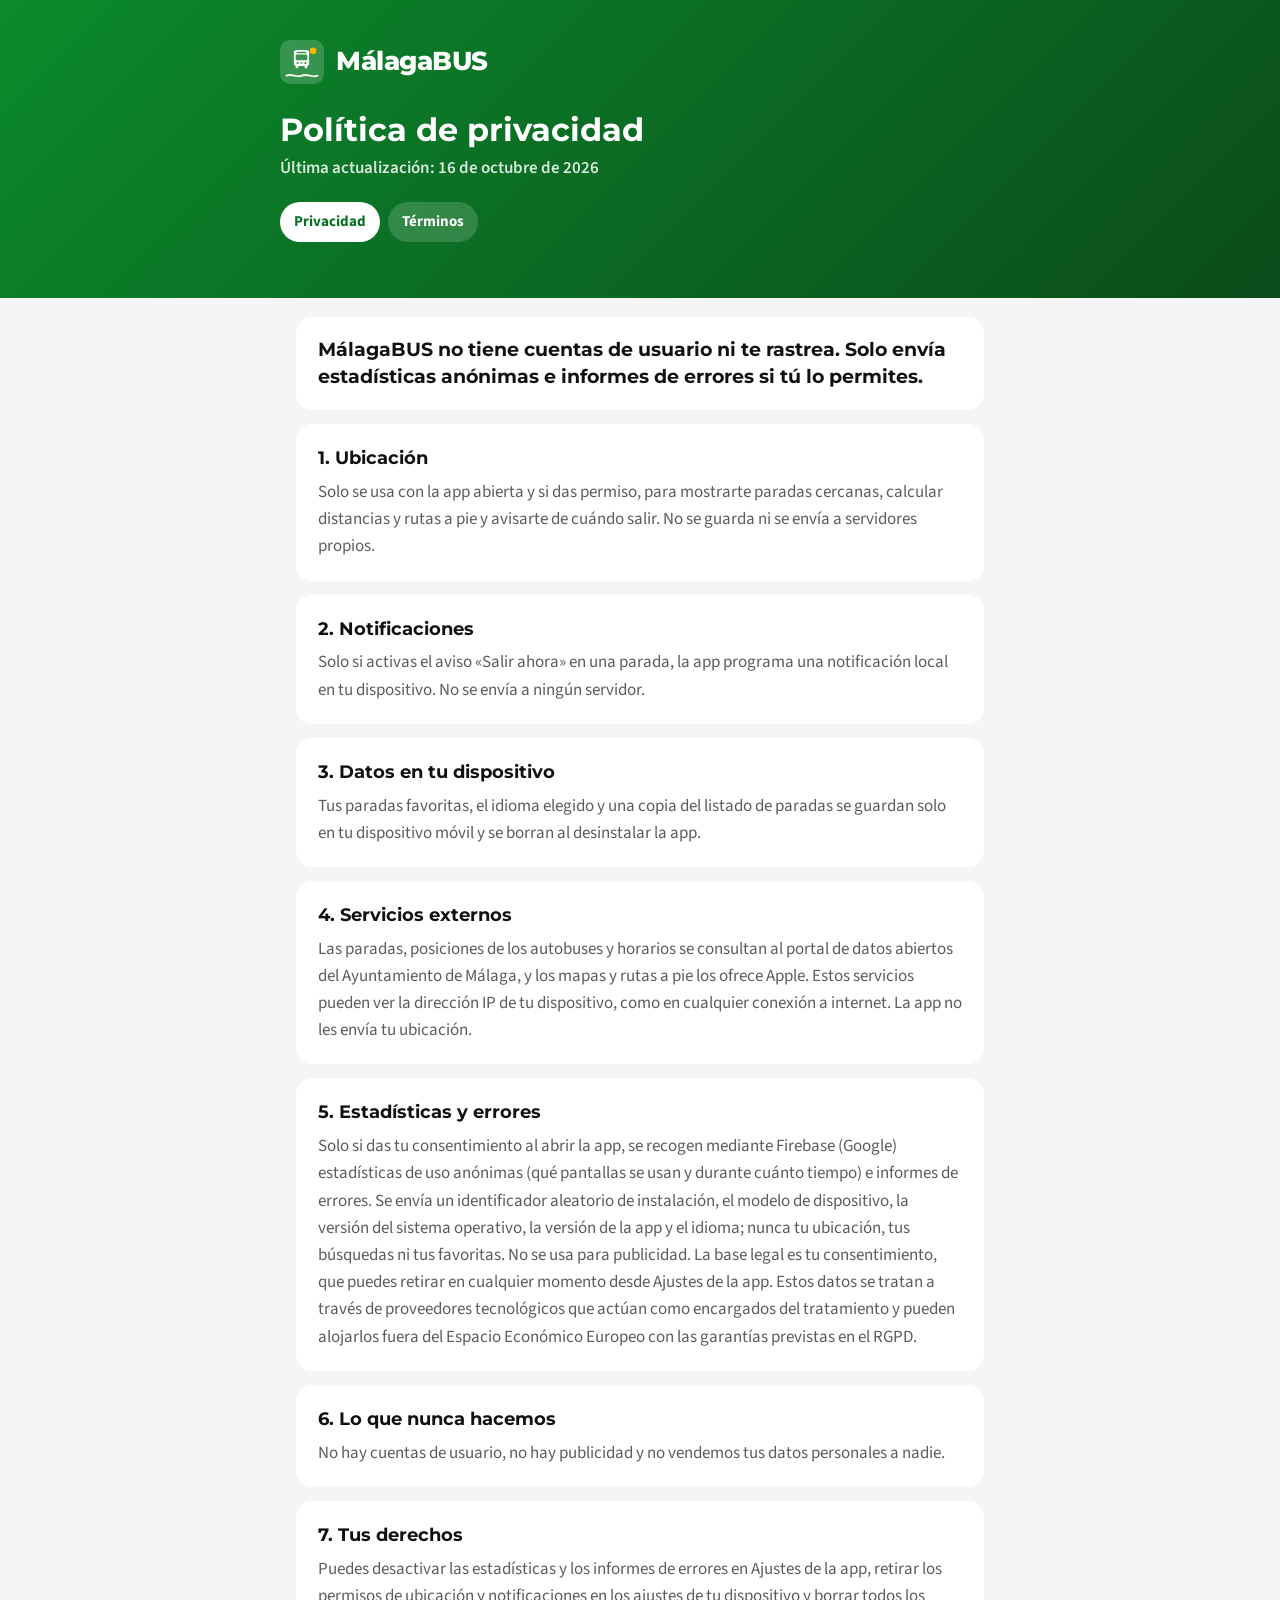
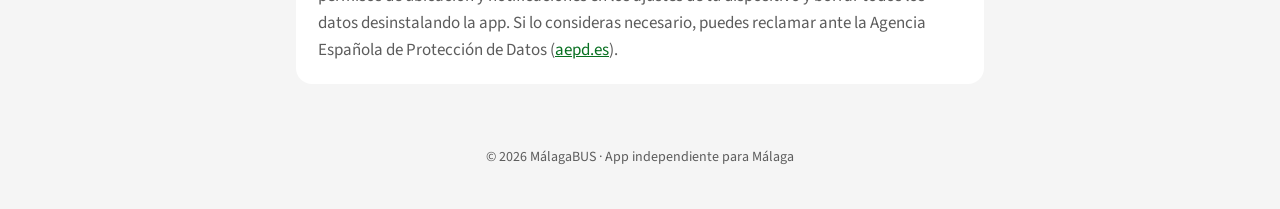
==== privacidad.html @ 247bf9e3 "First commit" ====
<!doctype html>
<html lang="es">
<head>
<meta charset="utf-8">
<meta name="viewport" content="width=device-width, initial-scale=1">
<title>Privacidad · MálagaBUS</title>
<link rel="preconnect" href="https://fonts.googleapis.com">
<link rel="preconnect" href="https://fonts.gstatic.com" crossorigin>
<link href="https://fonts.googleapis.com/css2?family=Montserrat:wght@700;800&family=Source+Sans+3:wght@400;600;700&display=swap" rel="stylesheet">
<link rel="stylesheet" href="style.css">
</head>
<body>
<header>
  <div class="wrap">
    <a class="brand" href="index.html"><svg viewBox="0 0 1024 1024" aria-hidden="true"><rect width="1024" height="1024" rx="229" fill="#FFFFFF" fill-opacity="0.18"/><path d="M150 830C270 770 392 890 512 830C632 770 754 890 874 830" fill="none" stroke="#FFFFFF" stroke-opacity="0.92" stroke-width="44" stroke-linecap="round"/><circle cx="770" cy="250" r="78" fill="#F5B800"/><path fill="#FFFFFF" fill-rule="evenodd" d="M389.59999999999997 231.7H610.3999999999999A66.7 66.7 0 0 1 677.0999999999999 298.4V540.0A66.7 66.7 0 0 1 610.3999999999999 606.7H389.59999999999997A66.7 66.7 0 0 1 322.9 540.0V298.4A66.7 66.7 0 0 1 389.59999999999997 231.7ZM402.09999999999997 273.3H597.8999999999999A16.7 16.7 0 0 1 614.5999999999999 290.0V289.90000000000003A16.7 16.7 0 0 1 597.8999999999999 306.6H402.09999999999997A16.7 16.7 0 0 1 385.4 289.90000000000003V290.0A16.7 16.7 0 0 1 402.09999999999997 273.3ZM397.90000000000003 335.8H602.1000000000001A33.3 33.3 0 0 1 635.4000000000001 369.1V440.0A33.3 33.3 0 0 1 602.1000000000001 473.3H397.90000000000003A33.3 33.3 0 0 1 364.6 440.0V369.1A33.3 33.3 0 0 1 397.90000000000003 335.8ZM382.3 535.8a26.0 26.0 0 1 0 52.0 0a26.0 26.0 0 1 0 -52.0 0ZM565.7 535.8a26.0 26.0 0 1 0 52.0 0a26.0 26.0 0 1 0 -52.0 0ZM475.0 523.3H525.0A12.5 12.5 0 0 1 537.5 535.8V535.8A12.5 12.5 0 0 1 525.0 548.3H475.0A12.5 12.5 0 0 1 462.5 535.8V535.8A12.5 12.5 0 0 1 475.0 523.3ZM385.40000000000003 606.7H406.3A20.8 20.8 0 0 1 427.1 627.5V635.9000000000001A20.8 20.8 0 0 1 406.3 656.7H385.40000000000003A20.8 20.8 0 0 1 364.6 635.9000000000001V627.5A20.8 20.8 0 0 1 385.40000000000003 606.7ZM593.6999999999999 606.7H614.6A20.8 20.8 0 0 1 635.4 627.5V635.9000000000001A20.8 20.8 0 0 1 614.6 656.7H593.6999999999999A20.8 20.8 0 0 1 572.9 635.9000000000001V627.5A20.8 20.8 0 0 1 593.6999999999999 606.7Z"/></svg><span>MálagaBUS</span></a>
    <h1>Política de privacidad</h1>
    <p class="updated">Última actualización: 16 de octubre de 2026</p>
    <nav>
      <a href="privacidad.html" aria-current="page">Privacidad</a>
      <a href="terminos.html">Términos</a>
    </nav>
  </div>
</header>
<main class="wrap">
<p class="intro">MálagaBUS no tiene cuentas de usuario ni te rastrea. Solo envía estadísticas anónimas e informes de errores si tú lo permites.</p>
<section><h2>1. Ubicación</h2><p>Solo se usa con la app abierta y si das permiso, para mostrarte paradas cercanas, calcular distancias y rutas a pie y avisarte de cuándo salir. No se guarda ni se envía a servidores propios.</p></section>
<section><h2>2. Notificaciones</h2><p>Solo si activas el aviso «Salir ahora» en una parada, la app programa una notificación local en tu dispositivo. No se envía a ningún servidor.</p></section>
<section><h2>3. Datos en tu dispositivo</h2><p>Tus paradas favoritas, el idioma elegido y una copia del listado de paradas se guardan solo en tu dispositivo móvil y se borran al desinstalar la app.</p></section>
<section><h2>4. Servicios externos</h2><p>Las paradas, posiciones de los autobuses y horarios se consultan al portal de datos abiertos del Ayuntamiento de Málaga, y los mapas y rutas a pie los ofrece Apple. Estos servicios pueden ver la dirección IP de tu dispositivo, como en cualquier conexión a internet. La app no les envía tu ubicación.</p></section>
<section><h2>5. Estadísticas y errores</h2><p>Solo si das tu consentimiento al abrir la app, se recogen mediante Firebase (Google) estadísticas de uso anónimas (qué pantallas se usan y durante cuánto tiempo) e informes de errores. Se envía un identificador aleatorio de instalación, el modelo de dispositivo, la versión del sistema operativo, la versión de la app y el idioma; nunca tu ubicación, tus búsquedas ni tus favoritas. No se usa para publicidad. La base legal es tu consentimiento, que puedes retirar en cualquier momento desde Ajustes de la app. Estos datos se tratan a través de proveedores tecnológicos que actúan como encargados del tratamiento y pueden alojarlos fuera del Espacio Económico Europeo con las garantías previstas en el RGPD.</p></section>
<section><h2>6. Lo que nunca hacemos</h2><p>No hay cuentas de usuario, no hay publicidad y no vendemos tus datos personales a nadie.</p></section>
<section><h2>7. Tus derechos</h2><p>Puedes desactivar las estadísticas y los informes de errores en Ajustes de la app, retirar los permisos de ubicación y notificaciones en los ajustes de tu dispositivo y borrar todos los datos desinstalando la app. Si lo consideras necesario, puedes reclamar ante la Agencia Española de Protección de Datos (<a href="https://www.aepd.es">aepd.es</a>).</p></section>
</main>
<footer>© 2026 MálagaBUS · App independiente para Málaga</footer>
</body>
</html>
---- style.css ----
:root {
  --brand: #087021;
  --brand-dark: #0B4C1A;
  --link: #087021;
  --bg: #F5F5F5;
  --surface: #FFFFFF;
  --ink: #111111;
  --muted: #5C5C5C;
  --line: #E2E2E2;
}
@media (prefers-color-scheme: dark) {
  :root {
    --link: #6CC784;
    --bg: #000000;
    --surface: #161A17;
    --ink: #F2F5F3;
    --muted: #A3ABA6;
    --line: #2F3531;
  }
}
* { box-sizing: border-box; }
html { -webkit-text-size-adjust: 100%; }
body {
  margin: 0;
  background: var(--bg);
  color: var(--ink);
  font-family: "Source Sans 3", -apple-system, BlinkMacSystemFont, "Segoe UI", sans-serif;
  font-size: 17px;
  line-height: 1.6;
}
header {
  background: linear-gradient(135deg, #0B8A2C, var(--brand-dark));
  color: #FFFFFF;
  padding: 40px 16px 56px;
}
.wrap { max-width: 720px; margin: 0 auto; }
.brand { display: flex; align-items: center; gap: 12px; text-decoration: none; color: inherit; }
.brand svg { width: 44px; height: 44px; flex-shrink: 0; }
.brand span { font-family: "Montserrat", sans-serif; font-weight: 800; font-size: 26px; letter-spacing: -0.5px; }
h1 { font-family: "Montserrat", sans-serif; font-weight: 700; font-size: 32px; line-height: 1.15; margin: 28px 0 6px; }
.updated { opacity: 0.85; font-weight: 600; margin: 0; }
nav { display: flex; gap: 8px; flex-wrap: wrap; margin-top: 20px; }
nav a {
  color: #FFFFFF; text-decoration: none; font-weight: 700; font-size: 15px;
  padding: 8px 14px; border-radius: 999px; background: rgba(255, 255, 255, 0.16);
}
nav a[aria-current="page"] { background: #FFFFFF; color: var(--brand); }
main { padding: 0 16px 40px; margin-top: -28px; }
.intro, section {
  background: var(--surface);
  border-radius: 16px;
  padding: 20px 22px;
  margin-bottom: 14px;
}
.intro { font-family: "Montserrat", sans-serif; font-weight: 700; font-size: 19px; line-height: 1.4; }
h2 { font-family: "Montserrat", sans-serif; font-size: 18px; margin: 0 0 6px; }
section p { margin: 0; color: var(--muted); }
a { color: var(--link); }
footer { color: var(--muted); font-size: 14px; text-align: center; padding: 8px 16px 40px; }
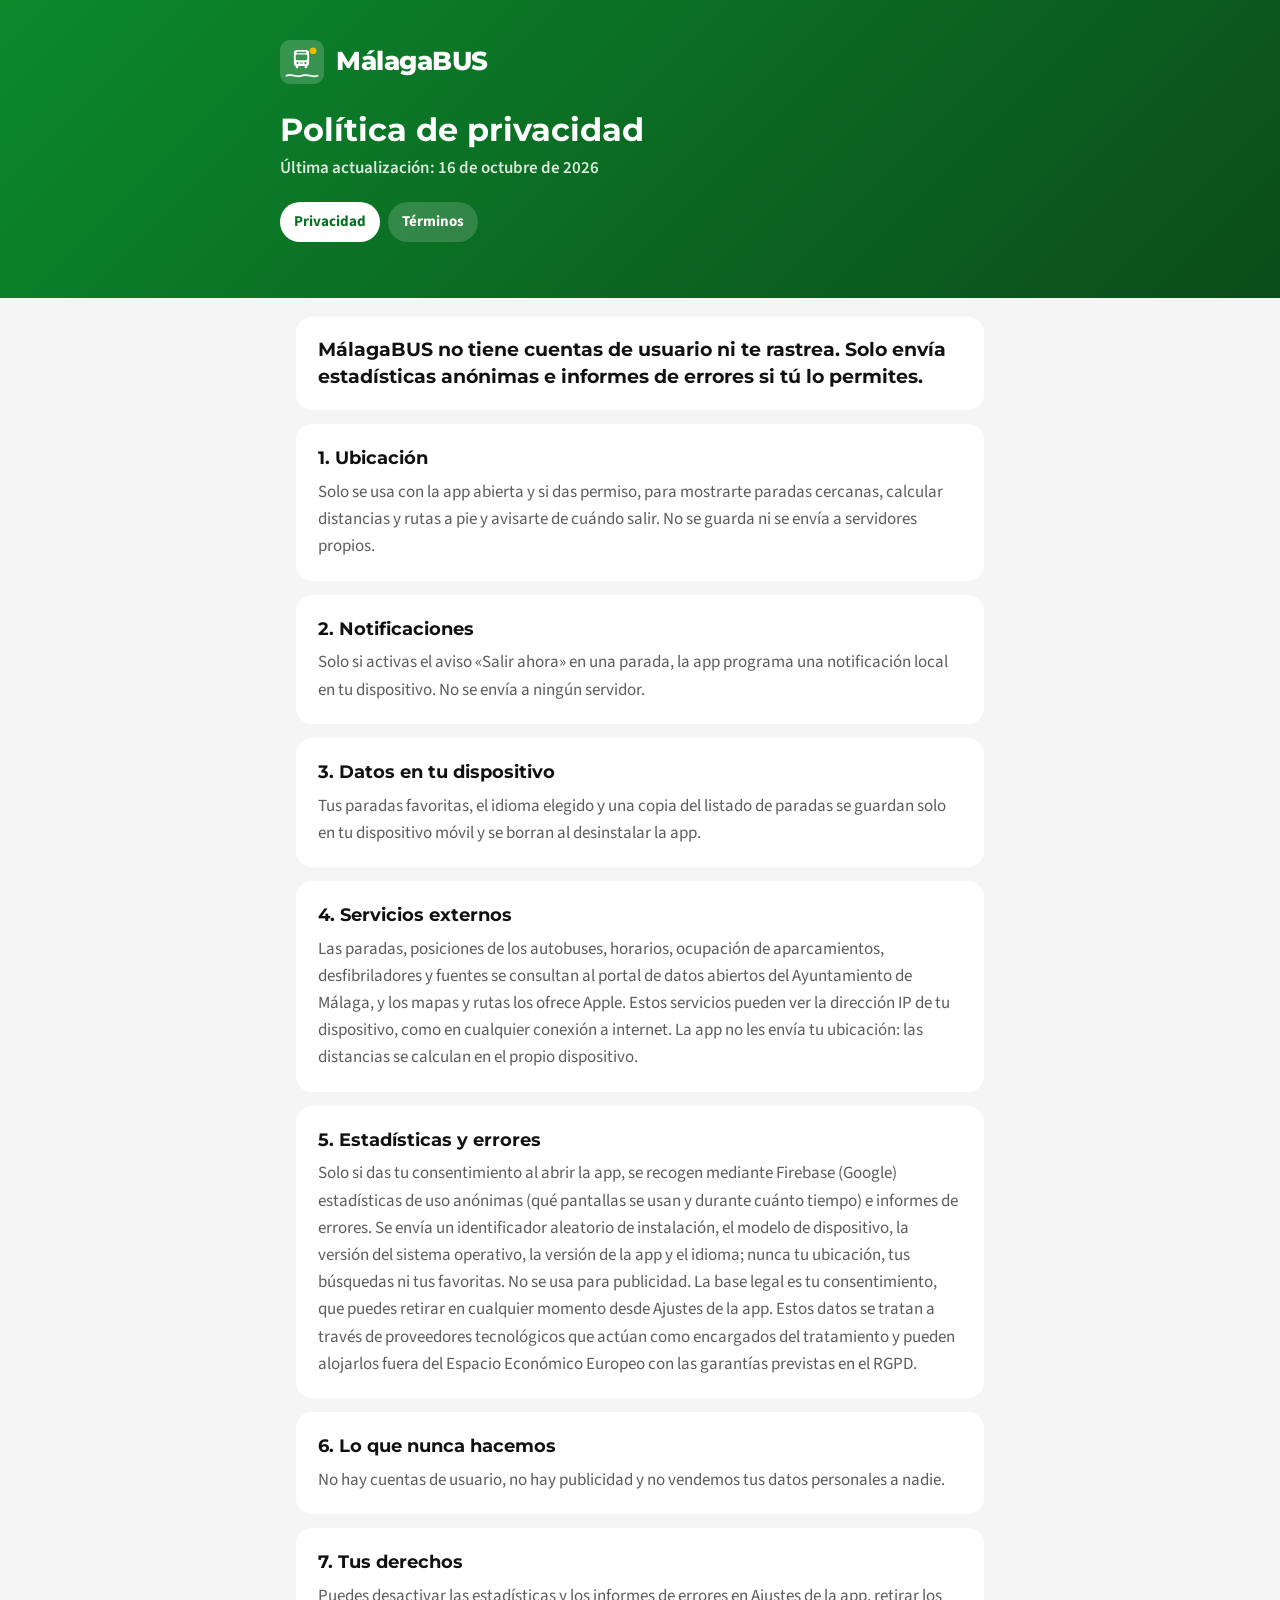
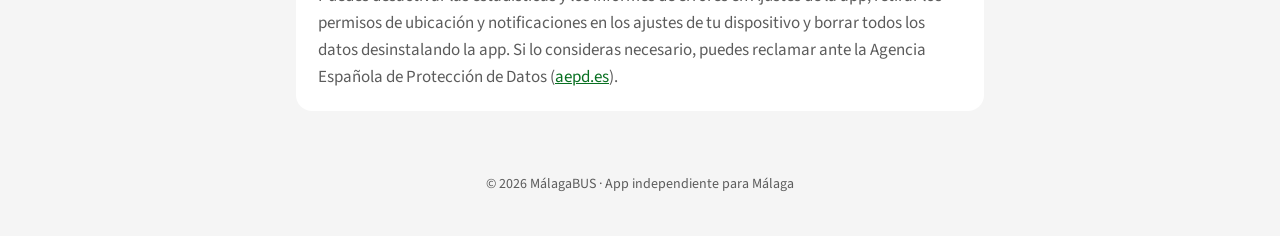
==== commit b939bc72: "Update terms" ====
--- a/privacidad.html
+++ b/privacidad.html
@@ -26,7 +26,7 @@
 <section><h2>1. Ubicación</h2><p>Solo se usa con la app abierta y si das permiso, para mostrarte paradas cercanas, calcular distancias y rutas a pie y avisarte de cuándo salir. No se guarda ni se envía a servidores propios.</p></section>
 <section><h2>2. Notificaciones</h2><p>Solo si activas el aviso «Salir ahora» en una parada, la app programa una notificación local en tu dispositivo. No se envía a ningún servidor.</p></section>
 <section><h2>3. Datos en tu dispositivo</h2><p>Tus paradas favoritas, el idioma elegido y una copia del listado de paradas se guardan solo en tu dispositivo móvil y se borran al desinstalar la app.</p></section>
-<section><h2>4. Servicios externos</h2><p>Las paradas, posiciones de los autobuses y horarios se consultan al portal de datos abiertos del Ayuntamiento de Málaga, y los mapas y rutas a pie los ofrece Apple. Estos servicios pueden ver la dirección IP de tu dispositivo, como en cualquier conexión a internet. La app no les envía tu ubicación.</p></section>
+<section><h2>4. Servicios externos</h2><p>Las paradas, posiciones de los autobuses, horarios, ocupación de aparcamientos, desfibriladores y fuentes se consultan al portal de datos abiertos del Ayuntamiento de Málaga, y los mapas y rutas los ofrece Apple. Estos servicios pueden ver la dirección IP de tu dispositivo, como en cualquier conexión a internet. La app no les envía tu ubicación: las distancias se calculan en el propio dispositivo.</p></section>
 <section><h2>5. Estadísticas y errores</h2><p>Solo si das tu consentimiento al abrir la app, se recogen mediante Firebase (Google) estadísticas de uso anónimas (qué pantallas se usan y durante cuánto tiempo) e informes de errores. Se envía un identificador aleatorio de instalación, el modelo de dispositivo, la versión del sistema operativo, la versión de la app y el idioma; nunca tu ubicación, tus búsquedas ni tus favoritas. No se usa para publicidad. La base legal es tu consentimiento, que puedes retirar en cualquier momento desde Ajustes de la app. Estos datos se tratan a través de proveedores tecnológicos que actúan como encargados del tratamiento y pueden alojarlos fuera del Espacio Económico Europeo con las garantías previstas en el RGPD.</p></section>
 <section><h2>6. Lo que nunca hacemos</h2><p>No hay cuentas de usuario, no hay publicidad y no vendemos tus datos personales a nadie.</p></section>
 <section><h2>7. Tus derechos</h2><p>Puedes desactivar las estadísticas y los informes de errores en Ajustes de la app, retirar los permisos de ubicación y notificaciones en los ajustes de tu dispositivo y borrar todos los datos desinstalando la app. Si lo consideras necesario, puedes reclamar ante la Agencia Española de Protección de Datos (<a href="https://www.aepd.es">aepd.es</a>).</p></section>
